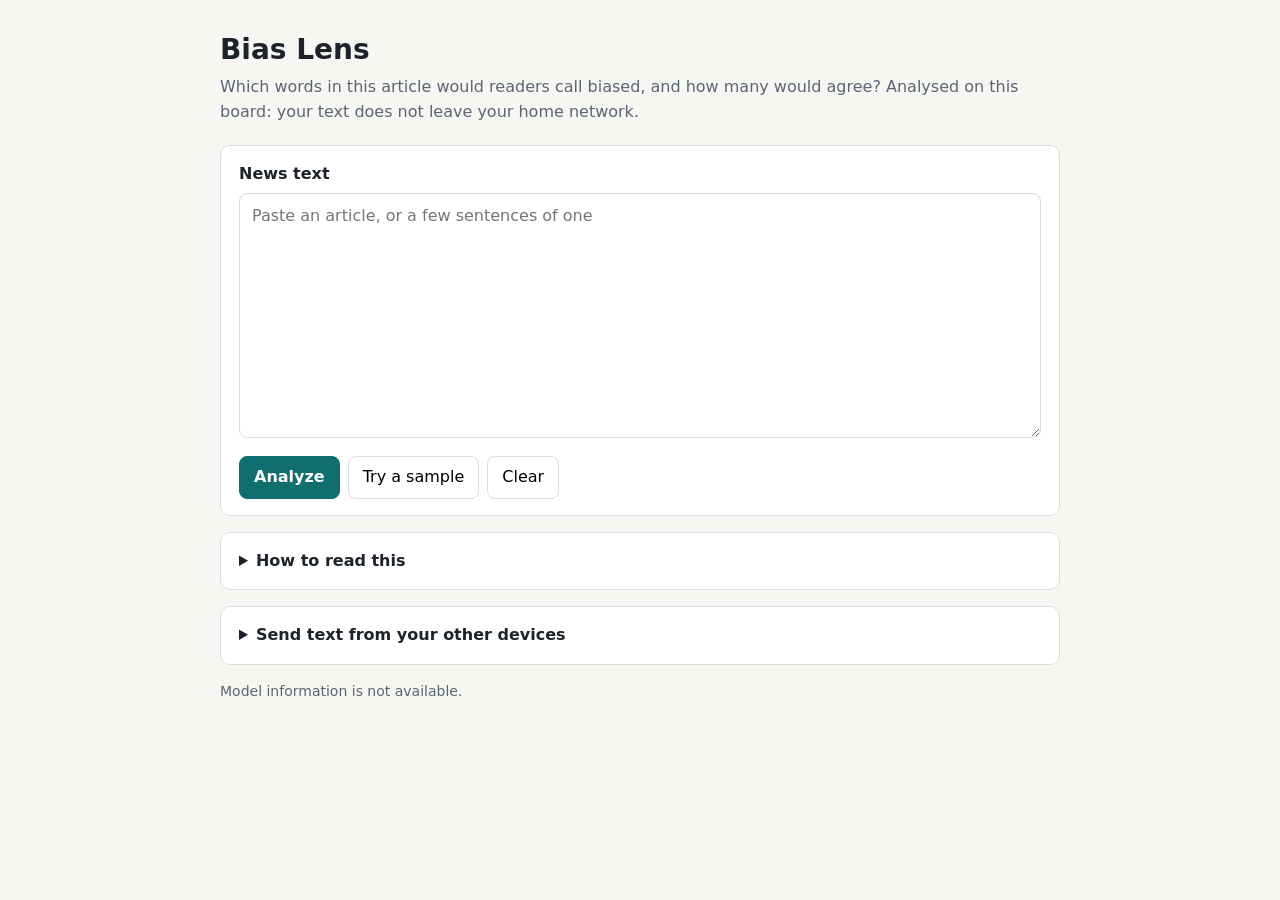
==== app/bias-lens/assets/index.html @ 479c8271 "Merge pull request #30 from singhsrijan46/to-main/07-bias-lens Add Bias Lens, the App Lab app for th" ====
<!DOCTYPE html>
<html lang="en">
<head>
  <meta charset="UTF-8">
  <meta name="viewport" content="width=device-width, initial-scale=1.0">
  <title>Bias Lens</title>
  <link rel="stylesheet" href="style.css">
</head>
<body>
  <header>
    <h1>Bias Lens</h1>
    <p class="tagline">Which words in this article would readers call biased, and how many would agree?
      Analysed on this board: your text does not leave your home network.</p>
  </header>

  <main>
    <section class="input">
      <label for="text">News text</label>
      <textarea id="text" rows="9" placeholder="Paste an article, or a few sentences of one"></textarea>
      <div class="actions">
        <button id="analyze" class="primary">Analyze</button>
        <button id="sample">Try a sample</button>
        <button id="clear">Clear</button>
        <span id="status" role="status" aria-live="polite"></span>
      </div>
    </section>

    <section id="results" hidden>
      <div class="summary">
        <div id="strip" class="strip" role="img" aria-label="Heat strip, as on the board's LED matrix"></div>
        <ul id="counts"></ul>
      </div>
      <div class="legend">
        <span class="chip agreed">most readers would flag it</span>
        <span class="chip contested">readers split</span>
        <span>Hover over or tap a word to see how many readers would flag it.</span>
      </div>
      <article id="article"></article>
      <div id="top"></div>
    </section>

    <details class="about">
      <summary>How to read this</summary>
      <p>Each highlighted word shows the model's estimate of how many readers in ten would call it biased.</p>
      <p>The estimate comes from MBIC, a dataset in which about ten crowd workers in the US read each of 1,700
        news sentences from 2017 to 2020 and marked the words they found biased. The model learned how often
        those readers agreed, not a single verdict.</p>
      <ul>
        <li><span class="chip contested">Readers split</span> marks words that some readers flag and others do not.
          These words are contested: reasonable readers disagree about them.</li>
        <li><span class="chip agreed">Most readers would flag it</span> marks words that 6 or more readers in 10 would flag.</li>
      </ul>
      <p>A highlight is a prompt to look again, not a ruling. The model reflects those annotators' judgements of
        US political news in English. It can miss words that are new or rare, and it can be wrong.</p>
      <p>Privacy: the text is analysed on this board, kept only while it is being analysed, and not sent anywhere.</p>
    </details>

    <details class="about">
      <summary>Send text from your other devices</summary>
      <p>Drag this link to your browser's bookmarks bar: <a id="bookmarklet" href="#">Bias Lens</a>.
        On any news page, select some text (or nothing, for the whole page) and click the bookmark.
        The text goes straight to this board.</p>
      <p>Programs can call the API:</p>
      <pre id="curl"></pre>
    </details>
  </main>

  <footer id="model"></footer>
  <script src="app.js"></script>
</body>
</html>
---- app/bias-lens/assets/style.css ----
:root {
  --ink: #1d232a;
  --muted: #5b6672;
  --page: #f6f6f3;
  --card: #ffffff;
  --line: #d9dde1;
  --accent: #0f6e6e;
  --agreed: 205, 62, 52;
  --contested: 214, 140, 20;
}

* { box-sizing: border-box; }

body {
  margin: 0;
  font: 16px/1.55 system-ui, -apple-system, "Segoe UI", Roboto, sans-serif;
  color: var(--ink);
  background: var(--page);
}

header, main, footer { max-width: 880px; margin: 0 auto; padding: 0 20px; }
header { padding-top: 28px; }
h1 { margin: 0 0 4px; font-size: 28px; }
h2 { font-size: 16px; margin: 18px 0 6px; }
.tagline { margin: 0 0 20px; color: var(--muted); }

section, details {
  background: var(--card);
  border: 1px solid var(--line);
  border-radius: 10px;
  padding: 16px 18px;
  margin-bottom: 16px;
}

label { display: block; font-weight: 600; margin-bottom: 6px; }

textarea {
  width: 100%;
  font: inherit;
  padding: 10px 12px;
  border: 1px solid var(--line);
  border-radius: 8px;
  resize: vertical;
}

.actions { display: flex; flex-wrap: wrap; gap: 8px; align-items: center; margin-top: 10px; }

button {
  font: inherit;
  padding: 8px 14px;
  border: 1px solid var(--line);
  border-radius: 8px;
  background: #fff;
  cursor: pointer;
}
button.primary { background: var(--accent); border-color: var(--accent); color: #fff; font-weight: 600; }
button:disabled { opacity: 0.6; cursor: progress; }
#status { color: var(--muted); }

.summary { display: flex; flex-wrap: wrap; gap: 18px; align-items: center; }

/* Mirrors the 13-column LED matrix. */
.strip {
  display: flex;
  align-items: flex-end;
  gap: 3px;
  width: 190px;
  height: 64px;
  padding: 5px;
  background: #11161b;
  border-radius: 6px;
}
.strip span { flex: 1; background: #ff5a36; border-radius: 2px; }

#counts { margin: 0; padding-left: 18px; }

.legend { display: flex; flex-wrap: wrap; gap: 12px; align-items: center; margin: 14px 0; color: var(--muted); font-size: 14px; }
.chip { padding: 1px 8px; border-radius: 6px; color: var(--ink); }

#article { white-space: pre-wrap; font-size: 17px; line-height: 1.8; }

mark { color: inherit; padding: 0 2px; border-radius: 3px; cursor: help; }
mark:focus { outline: 2px solid var(--accent); }
mark.agreed, .chip.agreed { background: rgba(var(--agreed), calc(0.2 + var(--share, 0.8) * 0.5)); }
mark.contested, .chip.contested {
  background: rgba(var(--contested), calc(0.12 + var(--share, 0.4) * 0.45));
  border-bottom: 2px dashed rgb(var(--contested));
}

details summary { font-weight: 600; cursor: pointer; }
pre { white-space: pre-wrap; background: #f0f2f4; padding: 10px; border-radius: 6px; font-size: 13px; }
footer { color: var(--muted); font-size: 14px; padding-bottom: 32px; }
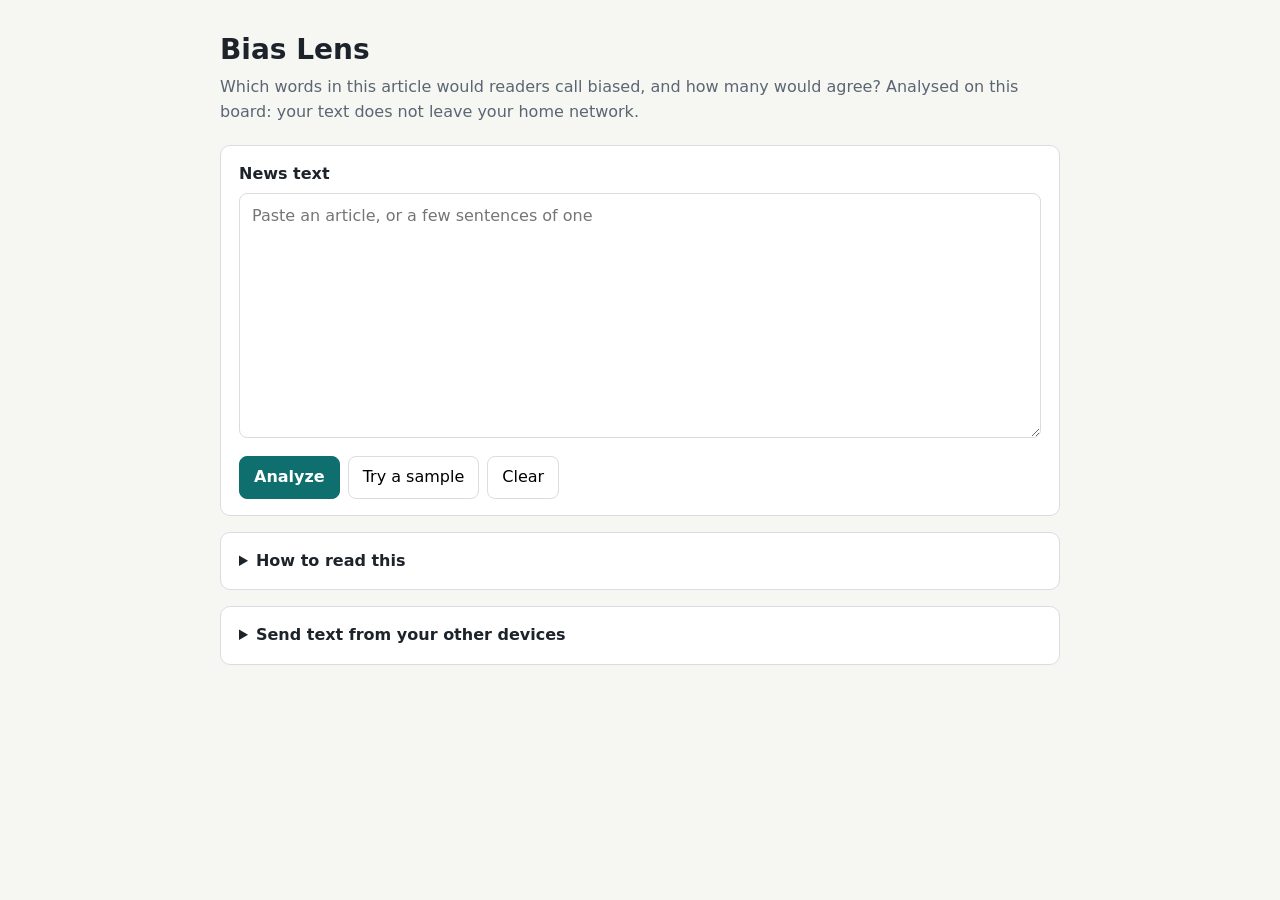
==== commit fdcae072: "Merge pull request #34 from singhsrijan46/to-main/11-require-pairing Require pairing on the board; e" ====
--- a/app/bias-lens/assets/index.html
+++ b/app/bias-lens/assets/index.html
@@ -14,6 +14,18 @@
   </header>
 
   <main>
+    <section id="pairing" hidden>
+      <h2>Pair this browser with the board</h2>
+      <p>Everything sent to the board is encrypted with a key only this browser and the board know. To set it up,
+        press <b>Show code</b>, then type the six digits that scroll across the board's LED matrix.</p>
+      <div class="actions">
+        <button id="pair-start" class="primary">Show code</button>
+        <input id="pair-code" inputmode="numeric" autocomplete="one-time-code" maxlength="6" placeholder="6 digits" disabled>
+        <button id="pair-finish" disabled>Pair</button>
+        <span id="pair-status" role="status" aria-live="polite"></span>
+      </div>
+    </section>
+
     <section class="input">
       <label for="text">News text</label>
       <textarea id="text" rows="9" placeholder="Paste an article, or a few sentences of one"></textarea>
@@ -65,7 +77,10 @@
     </details>
   </main>
 
-  <footer id="model"></footer>
-  <script src="app.js"></script>
+  <footer>
+    <p id="model"></p>
+    <p id="paired-as"></p>
+  </footer>
+  <script type="module" src="app.js"></script>
 </body>
 </html>
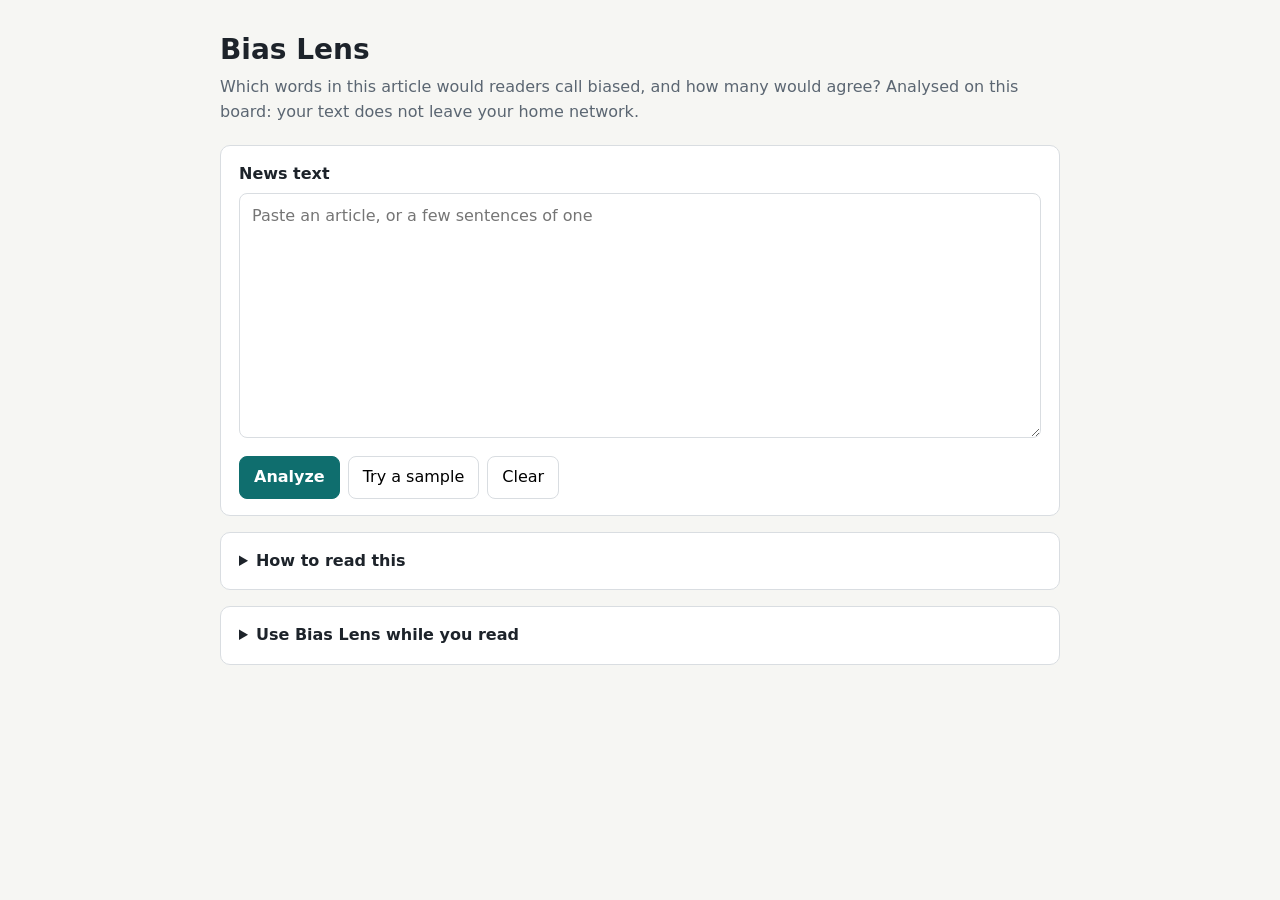
==== commit e9fc0015: "Merge pull request #35 from singhsrijan46/to-main/12-extension-and-phone Add the Bias Lens browser e" ====
--- a/app/bias-lens/assets/index.html
+++ b/app/bias-lens/assets/index.html
@@ -67,13 +67,23 @@
       <p>Privacy: the text is analysed on this board, kept only while it is being analysed, and not sent anywhere.</p>
     </details>
 
-    <details class="about">
-      <summary>Send text from your other devices</summary>
-      <p>Drag this link to your browser's bookmarks bar: <a id="bookmarklet" href="#">Bias Lens</a>.
-        On any news page, select some text (or nothing, for the whole page) and click the bookmark.
-        The text goes straight to this board.</p>
-      <p>Programs can call the API:</p>
-      <pre id="curl"></pre>
+    <details class="about" id="devices">
+      <summary>Use Bias Lens while you read</summary>
+      <h3>On a laptop: the Chrome or Edge extension</h3>
+      <p>The Bias Lens extension marks articles on news sites automatically, right on the page. Load it from
+        the project's <code>clients/extension</code> folder (see <code>docs/BIAS_LENS_CLIENTS.md</code>), then
+        connect it to this board's address, <b id="board-address"></b>, and pair it with a code from the LED matrix.</p>
+      <h3>On a phone: Chrome</h3>
+      <ol>
+        <li>Pair this phone's browser with the board on this page (only once).</li>
+        <li><button id="copy-bookmarklet">Copy the bookmark</button> Then bookmark any page, edit that bookmark,
+          name it <b>Bias Lens</b>, and paste into its address (URL).</li>
+        <li>On a news article: tap the address bar, type <b>Bias Lens</b> and tap the bookmark. A board tab opens,
+          reads the article, closes, and the highlights appear on the article. Tap a marked word to see its share.</li>
+      </ol>
+      <p>On a computer, you can also drag this link to the bookmarks bar: <a id="bookmarklet" href="#">Bias Lens</a>.</p>
+      <textarea id="bookmarklet-code" readonly hidden></textarea>
+      <p id="api" class="small"></p>
     </details>
   </main>
 
